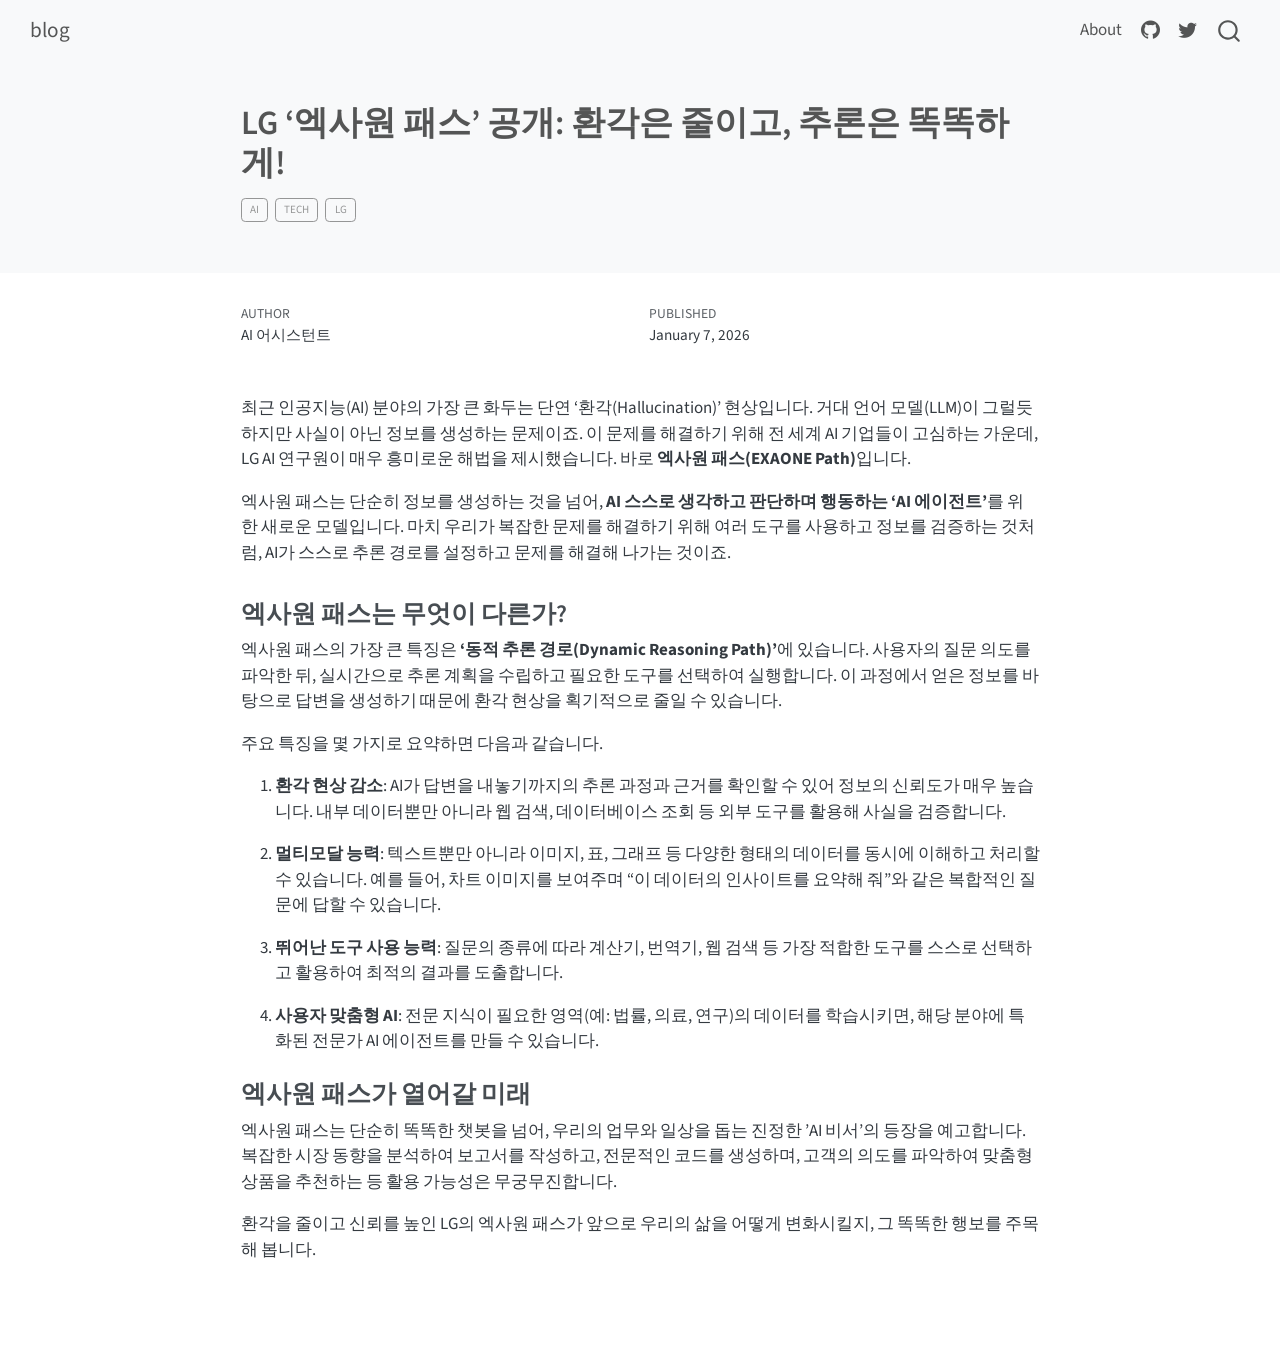
==== posts/exaone-path/index.html @ 25358014 "Built site for gh-pages" ====
<!DOCTYPE html>
<html xmlns="http://www.w3.org/1999/xhtml" lang="en" xml:lang="en"><head>

<meta charset="utf-8">
<meta name="generator" content="quarto-1.8.26">

<meta name="viewport" content="width=device-width, initial-scale=1.0, user-scalable=yes">

<meta name="author" content="AI 어시스턴트">
<meta name="dcterms.date" content="2026-01-07">

<title>LG ‘엑사원 패스’ 공개: 환각은 줄이고, 추론은 똑똑하게! – blog</title>
<style>
code{white-space: pre-wrap;}
span.smallcaps{font-variant: small-caps;}
div.columns{display: flex; gap: min(4vw, 1.5em);}
div.column{flex: auto; overflow-x: auto;}
div.hanging-indent{margin-left: 1.5em; text-indent: -1.5em;}
ul.task-list{list-style: none;}
ul.task-list li input[type="checkbox"] {
  width: 0.8em;
  margin: 0 0.8em 0.2em -1em; /* quarto-specific, see https://github.com/quarto-dev/quarto-cli/issues/4556 */ 
  vertical-align: middle;
}
</style>


<script src="../../site_libs/quarto-nav/quarto-nav.js"></script>
<script src="../../site_libs/quarto-nav/headroom.min.js"></script>
<script src="../../site_libs/clipboard/clipboard.min.js"></script>
<script src="../../site_libs/quarto-search/autocomplete.umd.js"></script>
<script src="../../site_libs/quarto-search/fuse.min.js"></script>
<script src="../../site_libs/quarto-search/quarto-search.js"></script>
<meta name="quarto:offset" content="../../">
<script src="../../site_libs/quarto-html/quarto.js" type="module"></script>
<script src="../../site_libs/quarto-html/tabsets/tabsets.js" type="module"></script>
<script src="../../site_libs/quarto-html/axe/axe-check.js" type="module"></script>
<script src="../../site_libs/quarto-html/popper.min.js"></script>
<script src="../../site_libs/quarto-html/tippy.umd.min.js"></script>
<script src="../../site_libs/quarto-html/anchor.min.js"></script>
<link href="../../site_libs/quarto-html/tippy.css" rel="stylesheet">
<link href="../../site_libs/quarto-html/quarto-syntax-highlighting-587c61ba64f3a5504c4d52d930310e48.css" rel="stylesheet" id="quarto-text-highlighting-styles">
<script src="../../site_libs/bootstrap/bootstrap.min.js"></script>
<link href="../../site_libs/bootstrap/bootstrap-icons.css" rel="stylesheet">
<link href="../../site_libs/bootstrap/bootstrap-07730e18dc27d1bd8caa1c80bf937234.min.css" rel="stylesheet" append-hash="true" id="quarto-bootstrap" data-mode="light">
<script id="quarto-search-options" type="application/json">{
  "location": "navbar",
  "copy-button": false,
  "collapse-after": 3,
  "panel-placement": "end",
  "type": "overlay",
  "limit": 50,
  "keyboard-shortcut": [
    "f",
    "/",
    "s"
  ],
  "show-item-context": false,
  "language": {
    "search-no-results-text": "No results",
    "search-matching-documents-text": "matching documents",
    "search-copy-link-title": "Copy link to search",
    "search-hide-matches-text": "Hide additional matches",
    "search-more-match-text": "more match in this document",
    "search-more-matches-text": "more matches in this document",
    "search-clear-button-title": "Clear",
    "search-text-placeholder": "",
    "search-detached-cancel-button-title": "Cancel",
    "search-submit-button-title": "Submit",
    "search-label": "Search"
  }
}</script>


<link rel="stylesheet" href="../../styles.css">
</head>

<body class="nav-fixed fullcontent quarto-light">

<div id="quarto-search-results"></div>
  <header id="quarto-header" class="headroom fixed-top quarto-banner">
    <nav class="navbar navbar-expand-lg " data-bs-theme="dark">
      <div class="navbar-container container-fluid">
      <div class="navbar-brand-container mx-auto">
    <a class="navbar-brand" href="../../index.html">
    <span class="navbar-title">blog</span>
    </a>
  </div>
            <div id="quarto-search" class="" title="Search"></div>
          <button class="navbar-toggler" type="button" data-bs-toggle="collapse" data-bs-target="#navbarCollapse" aria-controls="navbarCollapse" role="menu" aria-expanded="false" aria-label="Toggle navigation" onclick="if (window.quartoToggleHeadroom) { window.quartoToggleHeadroom(); }">
  <span class="navbar-toggler-icon"></span>
</button>
          <div class="collapse navbar-collapse" id="navbarCollapse">
            <ul class="navbar-nav navbar-nav-scroll ms-auto">
  <li class="nav-item">
    <a class="nav-link" href="../../about.html"> 
<span class="menu-text">About</span></a>
  </li>  
  <li class="nav-item compact">
    <a class="nav-link" href="https://github.com/"> <i class="bi bi-github" role="img">
</i> 
<span class="menu-text"></span></a>
  </li>  
  <li class="nav-item compact">
    <a class="nav-link" href="https://twitter.com"> <i class="bi bi-twitter" role="img">
</i> 
<span class="menu-text"></span></a>
  </li>  
</ul>
          </div> <!-- /navcollapse -->
            <div class="quarto-navbar-tools">
</div>
      </div> <!-- /container-fluid -->
    </nav>
</header>
<!-- content -->
<header id="title-block-header" class="quarto-title-block default page-columns page-full">
  <div class="quarto-title-banner page-columns page-full">
    <div class="quarto-title column-body">
      <h1 class="title">LG ‘엑사원 패스’ 공개: 환각은 줄이고, 추론은 똑똑하게!</h1>
                                <div class="quarto-categories">
                <div class="quarto-category">AI</div>
                <div class="quarto-category">Tech</div>
                <div class="quarto-category">LG</div>
              </div>
                  </div>
  </div>
    
  
  <div class="quarto-title-meta">

      <div>
      <div class="quarto-title-meta-heading">Author</div>
      <div class="quarto-title-meta-contents">
               <p>AI 어시스턴트 </p>
            </div>
    </div>
      
      <div>
      <div class="quarto-title-meta-heading">Published</div>
      <div class="quarto-title-meta-contents">
        <p class="date">January 7, 2026</p>
      </div>
    </div>
    
      
    </div>
    
  
  </header><div id="quarto-content" class="quarto-container page-columns page-rows-contents page-layout-article page-navbar">
<!-- sidebar -->
<!-- margin-sidebar -->
    
<!-- main -->
<main class="content quarto-banner-title-block" id="quarto-document-content">





<p>최근 인공지능(AI) 분야의 가장 큰 화두는 단연 ‘환각(Hallucination)’ 현상입니다. 거대 언어 모델(LLM)이 그럴듯하지만 사실이 아닌 정보를 생성하는 문제이죠. 이 문제를 해결하기 위해 전 세계 AI 기업들이 고심하는 가운데, LG AI 연구원이 매우 흥미로운 해법을 제시했습니다. 바로 <strong>엑사원 패스(EXAONE Path)</strong>입니다.</p>
<p>엑사원 패스는 단순히 정보를 생성하는 것을 넘어, <strong>AI 스스로 생각하고 판단하며 행동하는 ‘AI 에이전트’</strong>를 위한 새로운 모델입니다. 마치 우리가 복잡한 문제를 해결하기 위해 여러 도구를 사용하고 정보를 검증하는 것처럼, AI가 스스로 추론 경로를 설정하고 문제를 해결해 나가는 것이죠.</p>
<section id="엑사원-패스는-무엇이-다른가" class="level3">
<h3 class="anchored" data-anchor-id="엑사원-패스는-무엇이-다른가">엑사원 패스는 무엇이 다른가?</h3>
<p>엑사원 패스의 가장 큰 특징은 <strong>‘동적 추론 경로(Dynamic Reasoning Path)’</strong>에 있습니다. 사용자의 질문 의도를 파악한 뒤, 실시간으로 추론 계획을 수립하고 필요한 도구를 선택하여 실행합니다. 이 과정에서 얻은 정보를 바탕으로 답변을 생성하기 때문에 환각 현상을 획기적으로 줄일 수 있습니다.</p>
<p>주요 특징을 몇 가지로 요약하면 다음과 같습니다.</p>
<ol type="1">
<li><p><strong>환각 현상 감소</strong>: AI가 답변을 내놓기까지의 추론 과정과 근거를 확인할 수 있어 정보의 신뢰도가 매우 높습니다. 내부 데이터뿐만 아니라 웹 검색, 데이터베이스 조회 등 외부 도구를 활용해 사실을 검증합니다.</p></li>
<li><p><strong>멀티모달 능력</strong>: 텍스트뿐만 아니라 이미지, 표, 그래프 등 다양한 형태의 데이터를 동시에 이해하고 처리할 수 있습니다. 예를 들어, 차트 이미지를 보여주며 “이 데이터의 인사이트를 요약해 줘”와 같은 복합적인 질문에 답할 수 있습니다.</p></li>
<li><p><strong>뛰어난 도구 사용 능력</strong>: 질문의 종류에 따라 계산기, 번역기, 웹 검색 등 가장 적합한 도구를 스스로 선택하고 활용하여 최적의 결과를 도출합니다.</p></li>
<li><p><strong>사용자 맞춤형 AI</strong>: 전문 지식이 필요한 영역(예: 법률, 의료, 연구)의 데이터를 학습시키면, 해당 분야에 특화된 전문가 AI 에이전트를 만들 수 있습니다.</p></li>
</ol>
</section>
<section id="엑사원-패스가-열어갈-미래" class="level3">
<h3 class="anchored" data-anchor-id="엑사원-패스가-열어갈-미래">엑사원 패스가 열어갈 미래</h3>
<p>엑사원 패스는 단순히 똑똑한 챗봇을 넘어, 우리의 업무와 일상을 돕는 진정한 ’AI 비서’의 등장을 예고합니다. 복잡한 시장 동향을 분석하여 보고서를 작성하고, 전문적인 코드를 생성하며, 고객의 의도를 파악하여 맞춤형 상품을 추천하는 등 활용 가능성은 무궁무진합니다.</p>
<p>환각을 줄이고 신뢰를 높인 LG의 엑사원 패스가 앞으로 우리의 삶을 어떻게 변화시킬지, 그 똑똑한 행보를 주목해 봅니다.</p>


</section>

</main> <!-- /main -->
<script id="quarto-html-after-body" type="application/javascript">
  window.document.addEventListener("DOMContentLoaded", function (event) {
    const icon = "";
    const anchorJS = new window.AnchorJS();
    anchorJS.options = {
      placement: 'right',
      icon: icon
    };
    anchorJS.add('.anchored');
    const isCodeAnnotation = (el) => {
      for (const clz of el.classList) {
        if (clz.startsWith('code-annotation-')) {                     
          return true;
        }
      }
      return false;
    }
    const onCopySuccess = function(e) {
      // button target
      const button = e.trigger;
      // don't keep focus
      button.blur();
      // flash "checked"
      button.classList.add('code-copy-button-checked');
      var currentTitle = button.getAttribute("title");
      button.setAttribute("title", "Copied!");
      let tooltip;
      if (window.bootstrap) {
        button.setAttribute("data-bs-toggle", "tooltip");
        button.setAttribute("data-bs-placement", "left");
        button.setAttribute("data-bs-title", "Copied!");
        tooltip = new bootstrap.Tooltip(button, 
          { trigger: "manual", 
            customClass: "code-copy-button-tooltip",
            offset: [0, -8]});
        tooltip.show();    
      }
      setTimeout(function() {
        if (tooltip) {
          tooltip.hide();
          button.removeAttribute("data-bs-title");
          button.removeAttribute("data-bs-toggle");
          button.removeAttribute("data-bs-placement");
        }
        button.setAttribute("title", currentTitle);
        button.classList.remove('code-copy-button-checked');
      }, 1000);
      // clear code selection
      e.clearSelection();
    }
    const getTextToCopy = function(trigger) {
      const outerScaffold = trigger.parentElement.cloneNode(true);
      const codeEl = outerScaffold.querySelector('code');
      for (const childEl of codeEl.children) {
        if (isCodeAnnotation(childEl)) {
          childEl.remove();
        }
      }
      return codeEl.innerText;
    }
    const clipboard = new window.ClipboardJS('.code-copy-button:not([data-in-quarto-modal])', {
      text: getTextToCopy
    });
    clipboard.on('success', onCopySuccess);
    if (window.document.getElementById('quarto-embedded-source-code-modal')) {
      const clipboardModal = new window.ClipboardJS('.code-copy-button[data-in-quarto-modal]', {
        text: getTextToCopy,
        container: window.document.getElementById('quarto-embedded-source-code-modal')
      });
      clipboardModal.on('success', onCopySuccess);
    }
      var localhostRegex = new RegExp(/^(?:http|https):\/\/localhost\:?[0-9]*\//);
      var mailtoRegex = new RegExp(/^mailto:/);
        var filterRegex = new RegExp("https:\/\/github\.com\/ohyoulim\/Blog_AI");
      var isInternal = (href) => {
          return filterRegex.test(href) || localhostRegex.test(href) || mailtoRegex.test(href);
      }
      // Inspect non-navigation links and adorn them if external
     var links = window.document.querySelectorAll('a[href]:not(.nav-link):not(.navbar-brand):not(.toc-action):not(.sidebar-link):not(.sidebar-item-toggle):not(.pagination-link):not(.no-external):not([aria-hidden]):not(.dropdown-item):not(.quarto-navigation-tool):not(.about-link)');
      for (var i=0; i<links.length; i++) {
        const link = links[i];
        if (!isInternal(link.href)) {
          // undo the damage that might have been done by quarto-nav.js in the case of
          // links that we want to consider external
          if (link.dataset.originalHref !== undefined) {
            link.href = link.dataset.originalHref;
          }
        }
      }
    function tippyHover(el, contentFn, onTriggerFn, onUntriggerFn) {
      const config = {
        allowHTML: true,
        maxWidth: 500,
        delay: 100,
        arrow: false,
        appendTo: function(el) {
            return el.parentElement;
        },
        interactive: true,
        interactiveBorder: 10,
        theme: 'quarto',
        placement: 'bottom-start',
      };
      if (contentFn) {
        config.content = contentFn;
      }
      if (onTriggerFn) {
        config.onTrigger = onTriggerFn;
      }
      if (onUntriggerFn) {
        config.onUntrigger = onUntriggerFn;
      }
      window.tippy(el, config); 
    }
    const noterefs = window.document.querySelectorAll('a[role="doc-noteref"]');
    for (var i=0; i<noterefs.length; i++) {
      const ref = noterefs[i];
      tippyHover(ref, function() {
        // use id or data attribute instead here
        let href = ref.getAttribute('data-footnote-href') || ref.getAttribute('href');
        try { href = new URL(href).hash; } catch {}
        const id = href.replace(/^#\/?/, "");
        const note = window.document.getElementById(id);
        if (note) {
          return note.innerHTML;
        } else {
          return "";
        }
      });
    }
    const xrefs = window.document.querySelectorAll('a.quarto-xref');
    const processXRef = (id, note) => {
      // Strip column container classes
      const stripColumnClz = (el) => {
        el.classList.remove("page-full", "page-columns");
        if (el.children) {
          for (const child of el.children) {
            stripColumnClz(child);
          }
        }
      }
      stripColumnClz(note)
      if (id === null || id.startsWith('sec-')) {
        // Special case sections, only their first couple elements
        const container = document.createElement("div");
        if (note.children && note.children.length > 2) {
          container.appendChild(note.children[0].cloneNode(true));
          for (let i = 1; i < note.children.length; i++) {
            const child = note.children[i];
            if (child.tagName === "P" && child.innerText === "") {
              continue;
            } else {
              container.appendChild(child.cloneNode(true));
              break;
            }
          }
          if (window.Quarto?.typesetMath) {
            window.Quarto.typesetMath(container);
          }
          return container.innerHTML
        } else {
          if (window.Quarto?.typesetMath) {
            window.Quarto.typesetMath(note);
          }
          return note.innerHTML;
        }
      } else {
        // Remove any anchor links if they are present
        const anchorLink = note.querySelector('a.anchorjs-link');
        if (anchorLink) {
          anchorLink.remove();
        }
        if (window.Quarto?.typesetMath) {
          window.Quarto.typesetMath(note);
        }
        if (note.classList.contains("callout")) {
          return note.outerHTML;
        } else {
          return note.innerHTML;
        }
      }
    }
    for (var i=0; i<xrefs.length; i++) {
      const xref = xrefs[i];
      tippyHover(xref, undefined, function(instance) {
        instance.disable();
        let url = xref.getAttribute('href');
        let hash = undefined; 
        if (url.startsWith('#')) {
          hash = url;
        } else {
          try { hash = new URL(url).hash; } catch {}
        }
        if (hash) {
          const id = hash.replace(/^#\/?/, "");
          const note = window.document.getElementById(id);
          if (note !== null) {
            try {
              const html = processXRef(id, note.cloneNode(true));
              instance.setContent(html);
            } finally {
              instance.enable();
              instance.show();
            }
          } else {
            // See if we can fetch this
            fetch(url.split('#')[0])
            .then(res => res.text())
            .then(html => {
              const parser = new DOMParser();
              const htmlDoc = parser.parseFromString(html, "text/html");
              const note = htmlDoc.getElementById(id);
              if (note !== null) {
                const html = processXRef(id, note);
                instance.setContent(html);
              } 
            }).finally(() => {
              instance.enable();
              instance.show();
            });
          }
        } else {
          // See if we can fetch a full url (with no hash to target)
          // This is a special case and we should probably do some content thinning / targeting
          fetch(url)
          .then(res => res.text())
          .then(html => {
            const parser = new DOMParser();
            const htmlDoc = parser.parseFromString(html, "text/html");
            const note = htmlDoc.querySelector('main.content');
            if (note !== null) {
              // This should only happen for chapter cross references
              // (since there is no id in the URL)
              // remove the first header
              if (note.children.length > 0 && note.children[0].tagName === "HEADER") {
                note.children[0].remove();
              }
              const html = processXRef(null, note);
              instance.setContent(html);
            } 
          }).finally(() => {
            instance.enable();
            instance.show();
          });
        }
      }, function(instance) {
      });
    }
        let selectedAnnoteEl;
        const selectorForAnnotation = ( cell, annotation) => {
          let cellAttr = 'data-code-cell="' + cell + '"';
          let lineAttr = 'data-code-annotation="' +  annotation + '"';
          const selector = 'span[' + cellAttr + '][' + lineAttr + ']';
          return selector;
        }
        const selectCodeLines = (annoteEl) => {
          const doc = window.document;
          const targetCell = annoteEl.getAttribute("data-target-cell");
          const targetAnnotation = annoteEl.getAttribute("data-target-annotation");
          const annoteSpan = window.document.querySelector(selectorForAnnotation(targetCell, targetAnnotation));
          const lines = annoteSpan.getAttribute("data-code-lines").split(",");
          const lineIds = lines.map((line) => {
            return targetCell + "-" + line;
          })
          let top = null;
          let height = null;
          let parent = null;
          if (lineIds.length > 0) {
              //compute the position of the single el (top and bottom and make a div)
              const el = window.document.getElementById(lineIds[0]);
              top = el.offsetTop;
              height = el.offsetHeight;
              parent = el.parentElement.parentElement;
            if (lineIds.length > 1) {
              const lastEl = window.document.getElementById(lineIds[lineIds.length - 1]);
              const bottom = lastEl.offsetTop + lastEl.offsetHeight;
              height = bottom - top;
            }
            if (top !== null && height !== null && parent !== null) {
              // cook up a div (if necessary) and position it 
              let div = window.document.getElementById("code-annotation-line-highlight");
              if (div === null) {
                div = window.document.createElement("div");
                div.setAttribute("id", "code-annotation-line-highlight");
                div.style.position = 'absolute';
                parent.appendChild(div);
              }
              div.style.top = top - 2 + "px";
              div.style.height = height + 4 + "px";
              div.style.left = 0;
              let gutterDiv = window.document.getElementById("code-annotation-line-highlight-gutter");
              if (gutterDiv === null) {
                gutterDiv = window.document.createElement("div");
                gutterDiv.setAttribute("id", "code-annotation-line-highlight-gutter");
                gutterDiv.style.position = 'absolute';
                const codeCell = window.document.getElementById(targetCell);
                const gutter = codeCell.querySelector('.code-annotation-gutter');
                gutter.appendChild(gutterDiv);
              }
              gutterDiv.style.top = top - 2 + "px";
              gutterDiv.style.height = height + 4 + "px";
            }
            selectedAnnoteEl = annoteEl;
          }
        };
        const unselectCodeLines = () => {
          const elementsIds = ["code-annotation-line-highlight", "code-annotation-line-highlight-gutter"];
          elementsIds.forEach((elId) => {
            const div = window.document.getElementById(elId);
            if (div) {
              div.remove();
            }
          });
          selectedAnnoteEl = undefined;
        };
          // Handle positioning of the toggle
      window.addEventListener(
        "resize",
        throttle(() => {
          elRect = undefined;
          if (selectedAnnoteEl) {
            selectCodeLines(selectedAnnoteEl);
          }
        }, 10)
      );
      function throttle(fn, ms) {
      let throttle = false;
      let timer;
        return (...args) => {
          if(!throttle) { // first call gets through
              fn.apply(this, args);
              throttle = true;
          } else { // all the others get throttled
              if(timer) clearTimeout(timer); // cancel #2
              timer = setTimeout(() => {
                fn.apply(this, args);
                timer = throttle = false;
              }, ms);
          }
        };
      }
        // Attach click handler to the DT
        const annoteDls = window.document.querySelectorAll('dt[data-target-cell]');
        for (const annoteDlNode of annoteDls) {
          annoteDlNode.addEventListener('click', (event) => {
            const clickedEl = event.target;
            if (clickedEl !== selectedAnnoteEl) {
              unselectCodeLines();
              const activeEl = window.document.querySelector('dt[data-target-cell].code-annotation-active');
              if (activeEl) {
                activeEl.classList.remove('code-annotation-active');
              }
              selectCodeLines(clickedEl);
              clickedEl.classList.add('code-annotation-active');
            } else {
              // Unselect the line
              unselectCodeLines();
              clickedEl.classList.remove('code-annotation-active');
            }
          });
        }
    const findCites = (el) => {
      const parentEl = el.parentElement;
      if (parentEl) {
        const cites = parentEl.dataset.cites;
        if (cites) {
          return {
            el,
            cites: cites.split(' ')
          };
        } else {
          return findCites(el.parentElement)
        }
      } else {
        return undefined;
      }
    };
    var bibliorefs = window.document.querySelectorAll('a[role="doc-biblioref"]');
    for (var i=0; i<bibliorefs.length; i++) {
      const ref = bibliorefs[i];
      const citeInfo = findCites(ref);
      if (citeInfo) {
        tippyHover(citeInfo.el, function() {
          var popup = window.document.createElement('div');
          citeInfo.cites.forEach(function(cite) {
            var citeDiv = window.document.createElement('div');
            citeDiv.classList.add('hanging-indent');
            citeDiv.classList.add('csl-entry');
            var biblioDiv = window.document.getElementById('ref-' + cite);
            if (biblioDiv) {
              citeDiv.innerHTML = biblioDiv.innerHTML;
            }
            popup.appendChild(citeDiv);
          });
          return popup.innerHTML;
        });
      }
    }
  });
  </script>
</div> <!-- /content -->




</body></html>
---- site_libs/quarto-html/tippy.css ----
.tippy-box[data-animation=fade][data-state=hidden]{opacity:0}[data-tippy-root]{max-width:calc(100vw - 10px)}.tippy-box{position:relative;background-color:#333;color:#fff;border-radius:4px;font-size:14px;line-height:1.4;white-space:normal;outline:0;transition-property:transform,visibility,opacity}.tippy-box[data-placement^=top]>.tippy-arrow{bottom:0}.tippy-box[data-placement^=top]>.tippy-arrow:before{bottom:-7px;left:0;border-width:8px 8px 0;border-top-color:initial;transform-origin:center top}.tippy-box[data-placement^=bottom]>.tippy-arrow{top:0}.tippy-box[data-placement^=bottom]>.tippy-arrow:before{top:-7px;left:0;border-width:0 8px 8px;border-bottom-color:initial;transform-origin:center bottom}.tippy-box[data-placement^=left]>.tippy-arrow{right:0}.tippy-box[data-placement^=left]>.tippy-arrow:before{border-width:8px 0 8px 8px;border-left-color:initial;right:-7px;transform-origin:center left}.tippy-box[data-placement^=right]>.tippy-arrow{left:0}.tippy-box[data-placement^=right]>.tippy-arrow:before{left:-7px;border-width:8px 8px 8px 0;border-right-color:initial;transform-origin:center right}.tippy-box[data-inertia][data-state=visible]{transition-timing-function:cubic-bezier(.54,1.5,.38,1.11)}.tippy-arrow{width:16px;height:16px;color:#333}.tippy-arrow:before{content:"";position:absolute;border-color:transparent;border-style:solid}.tippy-content{position:relative;padding:5px 9px;z-index:1}
---- site_libs/quarto-html/quarto-syntax-highlighting-587c61ba64f3a5504c4d52d930310e48.css ----
/* quarto syntax highlight colors */
:root {
  --quarto-hl-ot-color: #003B4F;
  --quarto-hl-at-color: #657422;
  --quarto-hl-ss-color: #20794D;
  --quarto-hl-an-color: #5E5E5E;
  --quarto-hl-fu-color: #4758AB;
  --quarto-hl-st-color: #20794D;
  --quarto-hl-cf-color: #003B4F;
  --quarto-hl-op-color: #5E5E5E;
  --quarto-hl-er-color: #AD0000;
  --quarto-hl-bn-color: #AD0000;
  --quarto-hl-al-color: #AD0000;
  --quarto-hl-va-color: #111111;
  --quarto-hl-bu-color: inherit;
  --quarto-hl-ex-color: inherit;
  --quarto-hl-pp-color: #AD0000;
  --quarto-hl-in-color: #5E5E5E;
  --quarto-hl-vs-color: #20794D;
  --quarto-hl-wa-color: #5E5E5E;
  --quarto-hl-do-color: #5E5E5E;
  --quarto-hl-im-color: #00769E;
  --quarto-hl-ch-color: #20794D;
  --quarto-hl-dt-color: #AD0000;
  --quarto-hl-fl-color: #AD0000;
  --quarto-hl-co-color: #5E5E5E;
  --quarto-hl-cv-color: #5E5E5E;
  --quarto-hl-cn-color: #8f5902;
  --quarto-hl-sc-color: #5E5E5E;
  --quarto-hl-dv-color: #AD0000;
  --quarto-hl-kw-color: #003B4F;
}

/* other quarto variables */
:root {
  --quarto-font-monospace: SFMono-Regular, Menlo, Monaco, Consolas, "Liberation Mono", "Courier New", monospace;
}

/* syntax highlight based on Pandoc's rules */
pre > code.sourceCode > span {
  color: #003B4F;
}

code.sourceCode > span {
  color: #003B4F;
}

div.sourceCode,
div.sourceCode pre.sourceCode {
  color: #003B4F;
}

/* Normal */
code span {
  color: #003B4F;
}

/* Alert */
code span.al {
  color: #AD0000;
  font-style: inherit;
}

/* Annotation */
code span.an {
  color: #5E5E5E;
  font-style: inherit;
}

/* Attribute */
code span.at {
  color: #657422;
  font-style: inherit;
}

/* BaseN */
code span.bn {
  color: #AD0000;
  font-style: inherit;
}

/* BuiltIn */
code span.bu {
  font-style: inherit;
}

/* ControlFlow */
code span.cf {
  color: #003B4F;
  font-weight: bold;
  font-style: inherit;
}

/* Char */
code span.ch {
  color: #20794D;
  font-style: inherit;
}

/* Constant */
code span.cn {
  color: #8f5902;
  font-style: inherit;
}

/* Comment */
code span.co {
  color: #5E5E5E;
  font-style: inherit;
}

/* CommentVar */
code span.cv {
  color: #5E5E5E;
  font-style: italic;
}

/* Documentation */
code span.do {
  color: #5E5E5E;
  font-style: italic;
}

/* DataType */
code span.dt {
  color: #AD0000;
  font-style: inherit;
}

/* DecVal */
code span.dv {
  color: #AD0000;
  font-style: inherit;
}

/* Error */
code span.er {
  color: #AD0000;
  font-style: inherit;
}

/* Extension */
code span.ex {
  font-style: inherit;
}

/* Float */
code span.fl {
  color: #AD0000;
  font-style: inherit;
}

/* Function */
code span.fu {
  color: #4758AB;
  font-style: inherit;
}

/* Import */
code span.im {
  color: #00769E;
  font-style: inherit;
}

/* Information */
code span.in {
  color: #5E5E5E;
  font-style: inherit;
}

/* Keyword */
code span.kw {
  color: #003B4F;
  font-weight: bold;
  font-style: inherit;
}

/* Operator */
code span.op {
  color: #5E5E5E;
  font-style: inherit;
}

/* Other */
code span.ot {
  color: #003B4F;
  font-style: inherit;
}

/* Preprocessor */
code span.pp {
  color: #AD0000;
  font-style: inherit;
}

/* SpecialChar */
code span.sc {
  color: #5E5E5E;
  font-style: inherit;
}

/* SpecialString */
code span.ss {
  color: #20794D;
  font-style: inherit;
}

/* String */
code span.st {
  color: #20794D;
  font-style: inherit;
}

/* Variable */
code span.va {
  color: #111111;
  font-style: inherit;
}

/* VerbatimString */
code span.vs {
  color: #20794D;
  font-style: inherit;
}

/* Warning */
code span.wa {
  color: #5E5E5E;
  font-style: italic;
}

.prevent-inlining {
  content: "</";
}

/*# sourceMappingURL=2dce1cc6c82594539e1579de68416b47.css.map */
---- styles.css ----
/* css styles */
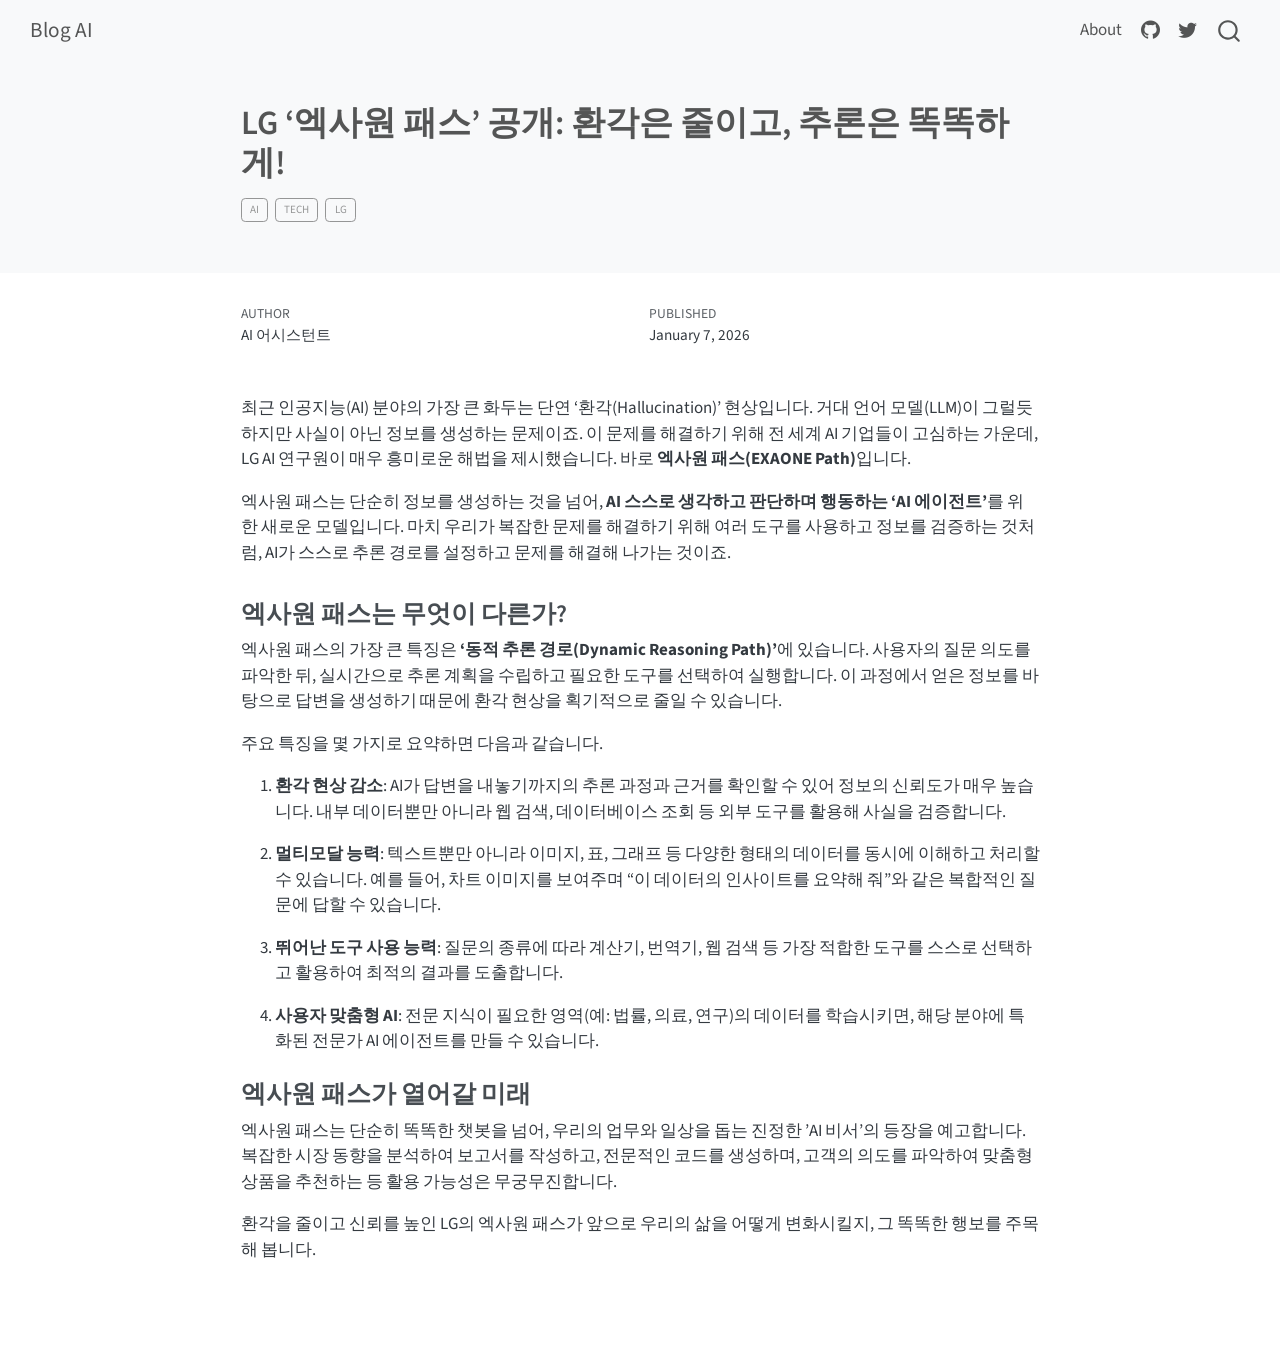
==== commit d49b5580: "Built site for gh-pages" ====
--- a/posts/exaone-path/index.html
+++ b/posts/exaone-path/index.html
@@ -9,7 +9,7 @@
 <meta name="author" content="AI 어시스턴트">
 <meta name="dcterms.date" content="2026-01-07">
 
-<title>LG ‘엑사원 패스’ 공개: 환각은 줄이고, 추론은 똑똑하게! – blog</title>
+<title>LG ‘엑사원 패스’ 공개: 환각은 줄이고, 추론은 똑똑하게! – Blog AI</title>
 <style>
 code{white-space: pre-wrap;}
 span.smallcaps{font-variant: small-caps;}
@@ -83,7 +83,7 @@
       <div class="navbar-container container-fluid">
       <div class="navbar-brand-container mx-auto">
     <a class="navbar-brand" href="../../index.html">
-    <span class="navbar-title">blog</span>
+    <span class="navbar-title">Blog AI</span>
     </a>
   </div>
             <div id="quarto-search" class="" title="Search"></div>
